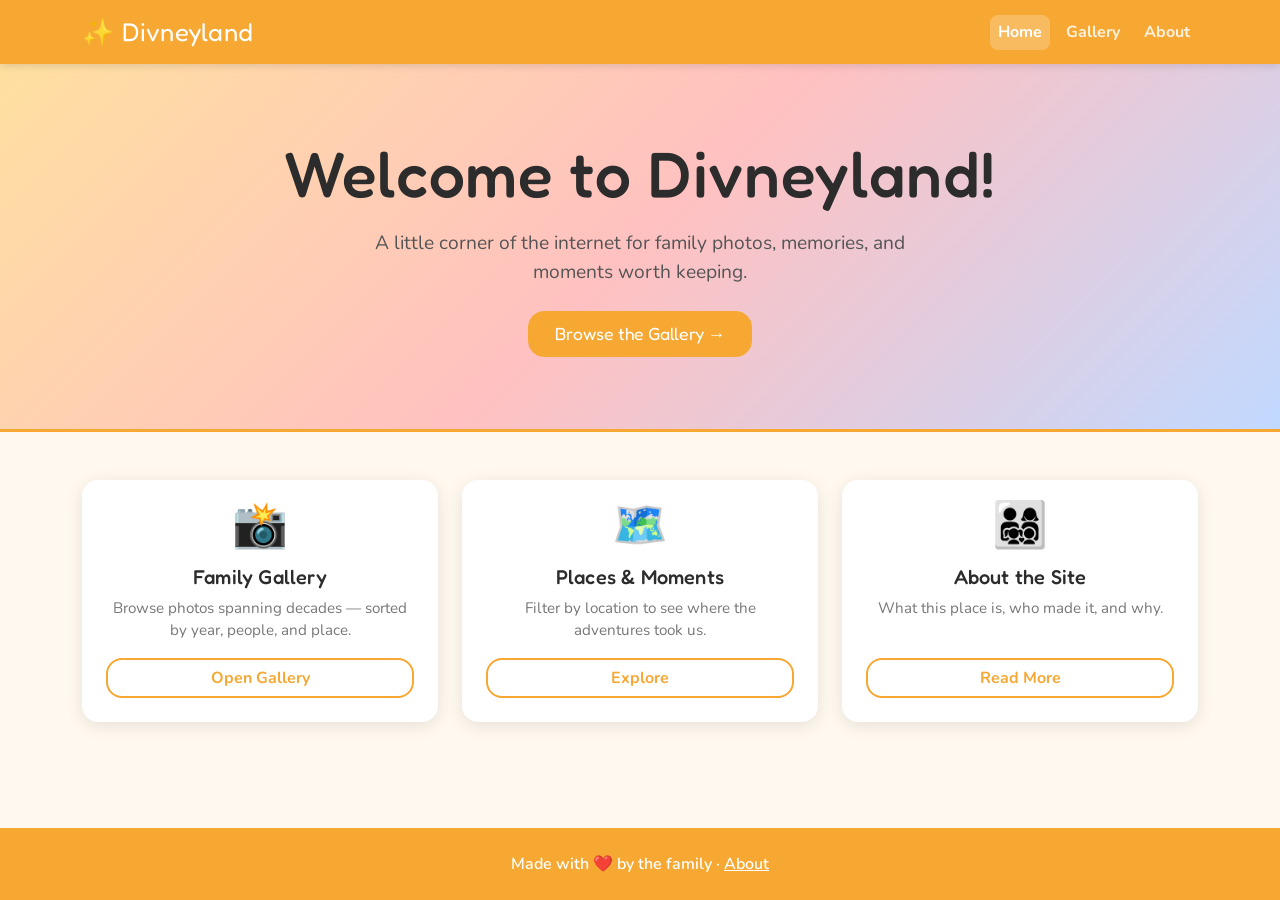
==== index.html @ 9deba795 "Scaffold initial site — pages, theme, gallery, and GitHub Pages config Adds the full v1 site structu" ====
<!DOCTYPE html>
<html lang="en">
<head>
  <meta charset="UTF-8" />
  <meta name="viewport" content="width=device-width, initial-scale=1.0" />
  <title>Divneyland</title>

  <!-- Google Fonts: Fredoka One (headings) + Nunito (body) -->
  <link rel="preconnect" href="https://fonts.googleapis.com" />
  <link rel="preconnect" href="https://fonts.gstatic.com" crossorigin />
  <link href="https://fonts.googleapis.com/css2?family=Fredoka+One&family=Nunito:wght@400;600;700&display=swap" rel="stylesheet" />

  <!-- Bootstrap 5 -->
  <link href="https://cdn.jsdelivr.net/npm/bootstrap@5.3.3/dist/css/bootstrap.min.css" rel="stylesheet" />

  <!-- Site theme (overrides + custom) -->
  <link rel="stylesheet" href="css/theme.css" />
</head>
<body>

  <!-- ── Navbar ─────────────────────────────────────────────── -->
  <nav class="navbar navbar-expand-md navbar-dark dv-navbar">
    <div class="container">
      <a class="navbar-brand dv-brand" href="index.html">✨ Divneyland</a>
      <button class="navbar-toggler" type="button"
              data-bs-toggle="collapse" data-bs-target="#mainNav">
        <span class="navbar-toggler-icon"></span>
      </button>
      <div class="collapse navbar-collapse" id="mainNav">
        <ul class="navbar-nav ms-auto gap-2">
          <li class="nav-item"><a class="nav-link active" href="index.html">Home</a></li>
          <li class="nav-item"><a class="nav-link" href="gallery.html">Gallery</a></li>
          <li class="nav-item"><a class="nav-link" href="about.html">About</a></li>
        </ul>
      </div>
    </div>
  </nav>

  <!-- ── Hero ──────────────────────────────────────────────── -->
  <header class="dv-hero text-center py-5">
    <div class="container py-4">
      <h1 class="dv-hero-title mb-3">Welcome to Divneyland!</h1>
      <p class="dv-hero-sub mb-4">
        A little corner of the internet for family photos, memories, and moments worth keeping.
      </p>
      <a href="gallery.html" class="btn dv-btn-primary btn-lg">
        Browse the Gallery →
      </a>
    </div>
  </header>

  <!-- ── Feature cards ─────────────────────────────────────── -->
  <main class="container my-5">
    <div class="row g-4 justify-content-center">

      <div class="col-sm-6 col-lg-4">
        <div class="card dv-card h-100 text-center p-4">
          <div class="dv-card-icon mb-3">📸</div>
          <h2 class="h5 dv-card-title">Family Gallery</h2>
          <p class="dv-card-body">
            Browse photos spanning decades — sorted by year, people, and place.
          </p>
          <a href="gallery.html" class="btn dv-btn-outline mt-auto">Open Gallery</a>
        </div>
      </div>

      <div class="col-sm-6 col-lg-4">
        <div class="card dv-card h-100 text-center p-4">
          <div class="dv-card-icon mb-3">🗺️</div>
          <h2 class="h5 dv-card-title">Places & Moments</h2>
          <p class="dv-card-body">
            Filter by location to see where the adventures took us.
          </p>
          <a href="gallery.html" class="btn dv-btn-outline mt-auto">Explore</a>
        </div>
      </div>

      <div class="col-sm-6 col-lg-4">
        <div class="card dv-card h-100 text-center p-4">
          <div class="dv-card-icon mb-3">👨‍👩‍👧‍👦</div>
          <h2 class="h5 dv-card-title">About the Site</h2>
          <p class="dv-card-body">
            What this place is, who made it, and why.
          </p>
          <a href="about.html" class="btn dv-btn-outline mt-auto">Read More</a>
        </div>
      </div>

    </div>
  </main>

  <!-- ── Footer ─────────────────────────────────────────────── -->
  <footer class="dv-footer text-center py-4 mt-auto">
    <p class="mb-0">Made with ❤️ by the family · <a href="about.html">About</a></p>
  </footer>

  <script src="https://cdn.jsdelivr.net/npm/bootstrap@5.3.3/dist/js/bootstrap.bundle.min.js"></script>
</body>
</html>
---- css/theme.css ----
/* ── Tokens ──────────────────────────────────────────────── */
:root {
  --dv-primary:    #f7a833;   /* warm amber */
  --dv-secondary:  #5b8cff;   /* sky blue */
  --dv-accent:     #ff6b6b;   /* coral */
  --dv-bg:         #fff9f0;   /* warm off-white */
  --dv-surface:    #ffffff;
  --dv-text:       #2c2c2c;
  --dv-muted:      #777;
  --dv-radius:     1rem;
  --dv-radius-sm:  0.5rem;
  --dv-shadow:     0 4px 18px rgba(0, 0, 0, 0.10);
  --dv-shadow-hover: 0 8px 28px rgba(0, 0, 0, 0.16);
}

/* ── Base ────────────────────────────────────────────────── */
body {
  background-color: var(--dv-bg);
  color: var(--dv-text);
  font-family: 'Nunito', sans-serif;
  display: flex;
  flex-direction: column;
  min-height: 100vh;
}

h1, h2, h3, .dv-brand {
  font-family: 'Fredoka One', cursive;
  letter-spacing: 0.01em;
}

/* ── Navbar ──────────────────────────────────────────────── */
.dv-navbar {
  background-color: var(--dv-primary);
  box-shadow: 0 2px 8px rgba(0,0,0,0.12);
}

.dv-brand {
  font-size: 1.6rem;
  color: #fff !important;
}

.dv-navbar .nav-link {
  color: rgba(255,255,255,0.85) !important;
  font-weight: 700;
  border-radius: var(--dv-radius-sm);
  padding: 0.35rem 0.75rem;
  transition: background 0.15s;
}

.dv-navbar .nav-link:hover,
.dv-navbar .nav-link.active {
  background: rgba(255,255,255,0.22);
  color: #fff !important;
}

/* ── Hero ────────────────────────────────────────────────── */
.dv-hero {
  background: linear-gradient(135deg, #ffe0a0 0%, #ffc1c1 50%, #c1d9ff 100%);
  border-bottom: 3px solid var(--dv-primary);
}

.dv-hero-title {
  font-size: clamp(2.2rem, 6vw, 4rem);
  color: var(--dv-text);
}

.dv-hero-sub {
  font-size: 1.2rem;
  color: #555;
  max-width: 540px;
  margin-inline: auto;
}

/* ── Buttons ─────────────────────────────────────────────── */
.dv-btn-primary {
  background-color: var(--dv-primary);
  border-color: var(--dv-primary);
  color: #fff;
  font-family: 'Fredoka One', cursive;
  font-size: 1.1rem;
  border-radius: var(--dv-radius);
  padding: 0.55rem 1.6rem;
  transition: filter 0.15s, transform 0.1s;
}

.dv-btn-primary:hover {
  filter: brightness(1.08);
  transform: translateY(-1px);
  color: #fff;
}

.dv-btn-outline {
  border: 2px solid var(--dv-primary);
  color: var(--dv-primary);
  font-weight: 700;
  border-radius: var(--dv-radius);
  background: transparent;
  transition: background 0.15s, color 0.15s;
}

.dv-btn-outline:hover {
  background: var(--dv-primary);
  color: #fff;
}

/* ── Cards ───────────────────────────────────────────────── */
.dv-card {
  background: var(--dv-surface);
  border: none;
  border-radius: var(--dv-radius);
  box-shadow: var(--dv-shadow);
  transition: box-shadow 0.2s, transform 0.15s;
}

.dv-card:hover {
  box-shadow: var(--dv-shadow-hover);
  transform: translateY(-3px);
}

.dv-card-icon {
  font-size: 2.8rem;
  line-height: 1;
}

.dv-card-title {
  font-family: 'Fredoka One', cursive;
  color: var(--dv-text);
}

.dv-card-body {
  color: var(--dv-muted);
  font-size: 0.95rem;
}

/* ── Footer ──────────────────────────────────────────────── */
.dv-footer {
  background-color: var(--dv-primary);
  color: #fff;
  font-weight: 600;
  margin-top: auto;
}

.dv-footer a {
  color: #fff;
  text-decoration: underline;
}
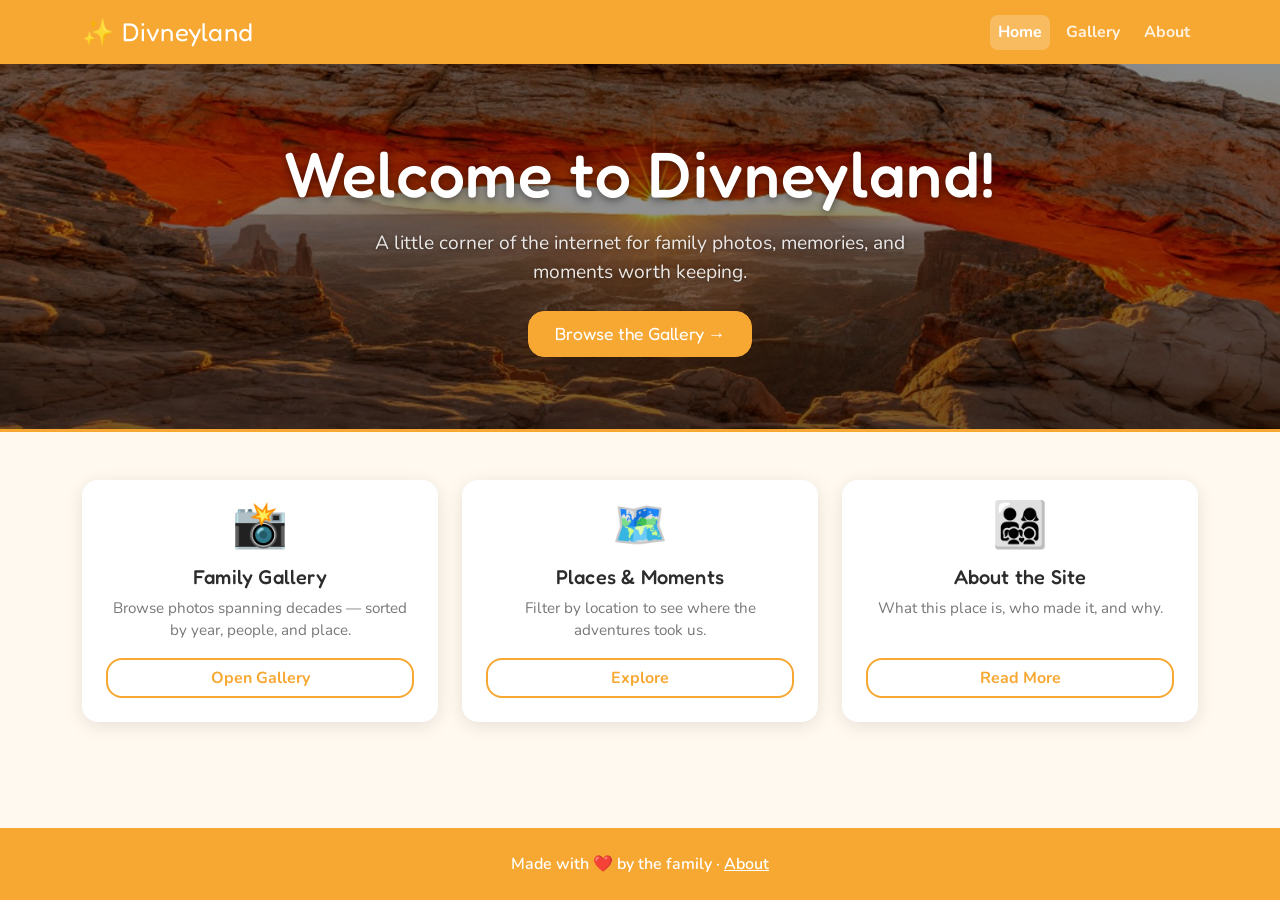
==== commit af099558: "Add Arches National Park hero background image Replaces the CSS gradient hero with a full-width phot" ====
--- a/index.html
+++ b/index.html
@@ -37,7 +37,7 @@
   </nav>
 
   <!-- ── Hero ──────────────────────────────────────────────── -->
-  <header class="dv-hero text-center py-5">
+  <header class="dv-hero text-center py-5" style="background-image: url('assets/arches_np-1500x500.jpeg');">
     <div class="container py-4">
       <h1 class="dv-hero-title mb-3">Welcome to Divneyland!</h1>
       <p class="dv-hero-sub mb-4">
--- a/css/theme.css
+++ b/css/theme.css
@@ -55,20 +55,37 @@
 
 /* ── Hero ────────────────────────────────────────────────── */
 .dv-hero {
-  background: linear-gradient(135deg, #ffe0a0 0%, #ffc1c1 50%, #c1d9ff 100%);
+  background-color: #1a1a1a; /* fallback while image loads */
+  background-size: cover;
+  background-position: center;
+  background-repeat: no-repeat;
   border-bottom: 3px solid var(--dv-primary);
+  position: relative;
+}
+
+.dv-hero::before {
+  content: '';
+  position: absolute;
+  inset: 0;
+  background: linear-gradient(to bottom, rgba(0,0,0,0.35) 0%, rgba(0,0,0,0.55) 100%);
+}
+
+.dv-hero > * {
+  position: relative;
 }
 
 .dv-hero-title {
   font-size: clamp(2.2rem, 6vw, 4rem);
-  color: var(--dv-text);
+  color: #fff;
+  text-shadow: 0 2px 8px rgba(0,0,0,0.5);
 }
 
 .dv-hero-sub {
   font-size: 1.2rem;
-  color: #555;
+  color: rgba(255,255,255,0.88);
   max-width: 540px;
   margin-inline: auto;
+  text-shadow: 0 1px 4px rgba(0,0,0,0.4);
 }
 
 /* ── Buttons ─────────────────────────────────────────────── */
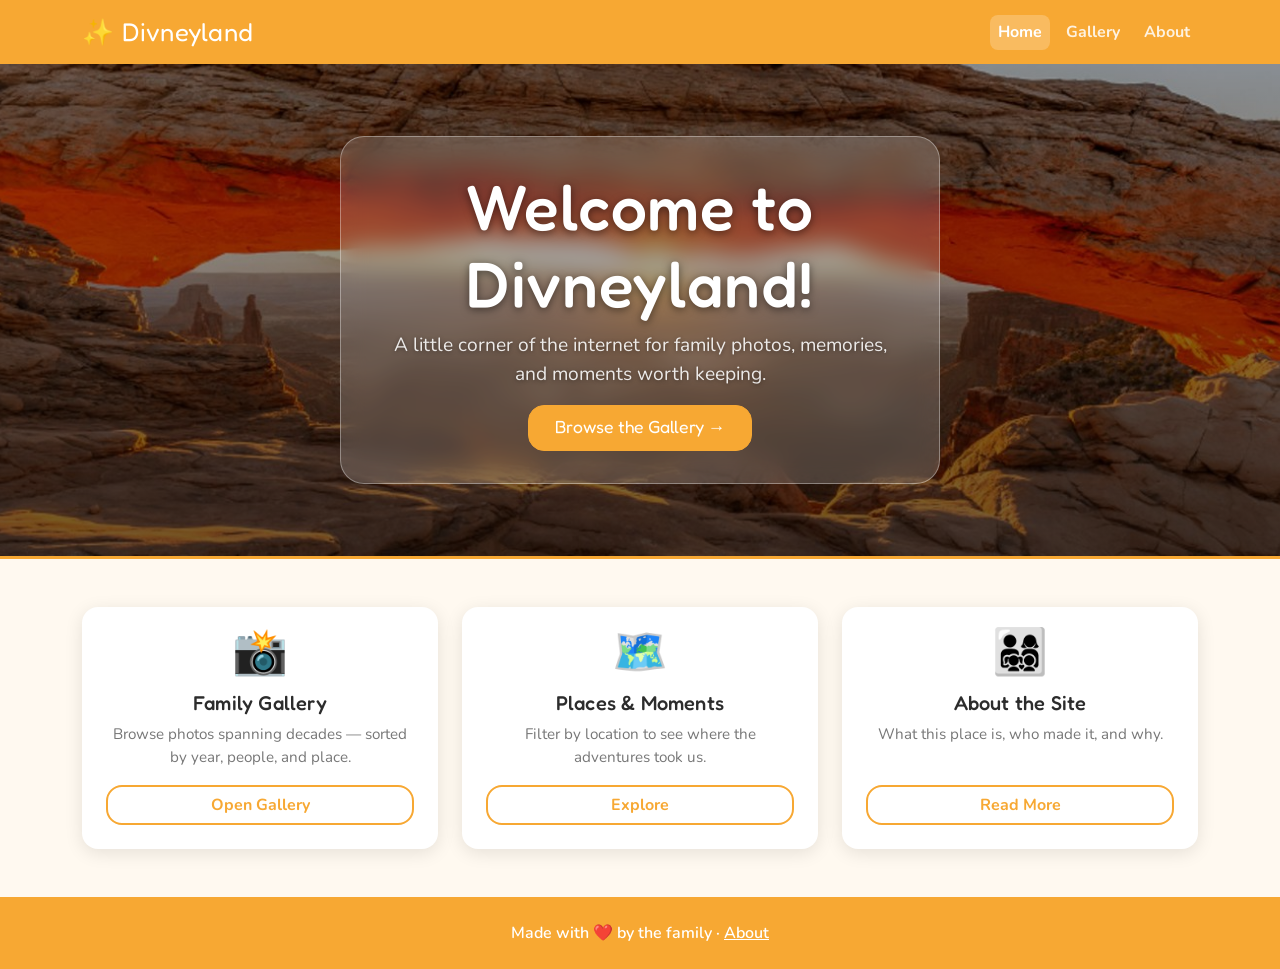
==== commit 0615bc3c: "Frosted glass hero pill + Cloudinary cloud name Replaces gradient hero text with a frosted-glass pil" ====
--- a/index.html
+++ b/index.html
@@ -39,13 +39,11 @@
   <!-- ── Hero ──────────────────────────────────────────────── -->
   <header class="dv-hero text-center py-5" style="background-image: url('assets/arches_np-1500x500.jpeg');">
     <div class="container py-4">
-      <h1 class="dv-hero-title mb-3">Welcome to Divneyland!</h1>
-      <p class="dv-hero-sub mb-4">
-        A little corner of the internet for family photos, memories, and moments worth keeping.
-      </p>
-      <a href="gallery.html" class="btn dv-btn-primary btn-lg">
-        Browse the Gallery →
-      </a>
+      <div class="dv-pill dv-pill--glass">
+        <h1 class="dv-hero-title mb-2">Welcome to Divneyland!</h1>
+        <p class="dv-hero-sub mb-3">A little corner of the internet for family photos, memories, and moments worth keeping.</p>
+        <a href="gallery.html" class="btn dv-btn-primary btn-lg">Browse the Gallery →</a>
+      </div>
     </div>
   </header>
 
--- a/css/theme.css
+++ b/css/theme.css
@@ -88,6 +88,31 @@
   text-shadow: 0 1px 4px rgba(0,0,0,0.4);
 }
 
+/* ── Hero pill options ───────────────────────────────────── */
+.dv-pill {
+  border-radius: 1.5rem;
+  padding: 2rem 2.5rem;
+  max-width: 600px;
+  margin-inline: auto;
+}
+
+.dv-pill-label {
+  font-size: 0.75rem;
+  font-weight: 700;
+  letter-spacing: 0.08em;
+  text-transform: uppercase;
+  opacity: 0.6;
+  margin-bottom: 0.5rem;
+  color: #fff;
+}
+
+.dv-pill--glass {
+  background: rgba(255, 255, 255, 0.18);
+  backdrop-filter: blur(12px);
+  -webkit-backdrop-filter: blur(12px);
+  border: 1px solid rgba(255, 255, 255, 0.35);
+}
+
 /* ── Buttons ─────────────────────────────────────────────── */
 .dv-btn-primary {
   background-color: var(--dv-primary);
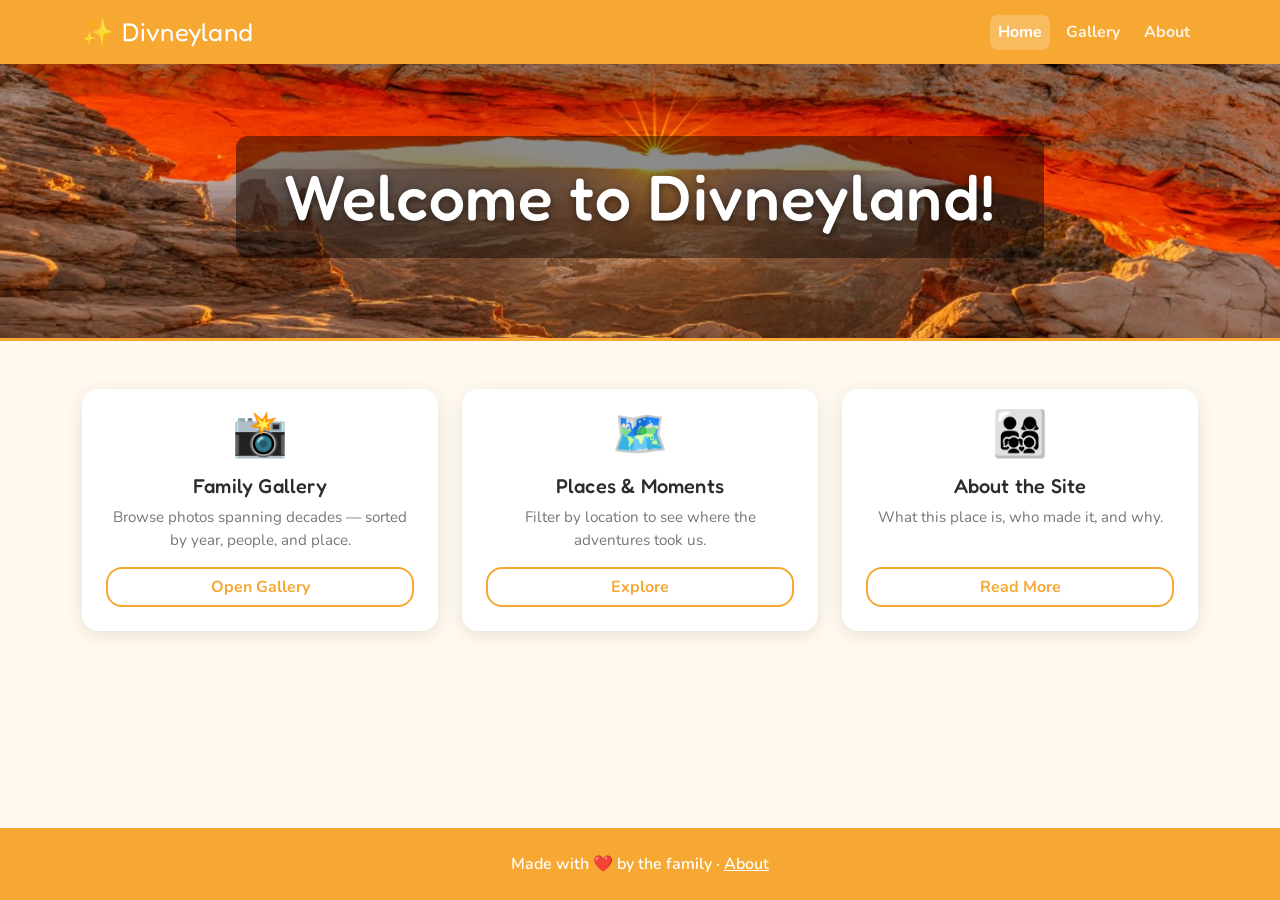
==== commit dc03fc8f: "Simplify hero: title-only dark smoke pill, remove full overlay Strips the hero down to the photo + a" ====
--- a/index.html
+++ b/index.html
@@ -39,11 +39,7 @@
   <!-- ── Hero ──────────────────────────────────────────────── -->
   <header class="dv-hero text-center py-5" style="background-image: url('assets/arches_np-1500x500.jpeg');">
     <div class="container py-4">
-      <div class="dv-pill dv-pill--glass">
-        <h1 class="dv-hero-title mb-2">Welcome to Divneyland!</h1>
-        <p class="dv-hero-sub mb-3">A little corner of the internet for family photos, memories, and moments worth keeping.</p>
-        <a href="gallery.html" class="btn dv-btn-primary btn-lg">Browse the Gallery →</a>
-      </div>
+      <h1 class="dv-hero-title dv-hero-title--pill">Welcome to Divneyland!</h1>
     </div>
   </header>
 
--- a/css/theme.css
+++ b/css/theme.css
@@ -63,13 +63,6 @@
   position: relative;
 }
 
-.dv-hero::before {
-  content: '';
-  position: absolute;
-  inset: 0;
-  background: linear-gradient(to bottom, rgba(0,0,0,0.35) 0%, rgba(0,0,0,0.55) 100%);
-}
-
 .dv-hero > * {
   position: relative;
 }
@@ -104,6 +97,13 @@
   opacity: 0.6;
   margin-bottom: 0.5rem;
   color: #fff;
+}
+
+.dv-hero-title--pill {
+  display: inline-block;
+  background: rgba(0, 0, 0, 0.45);
+  border-radius: 0.75rem;
+  padding: 0.35em 0.75em;
 }
 
 .dv-pill--glass {
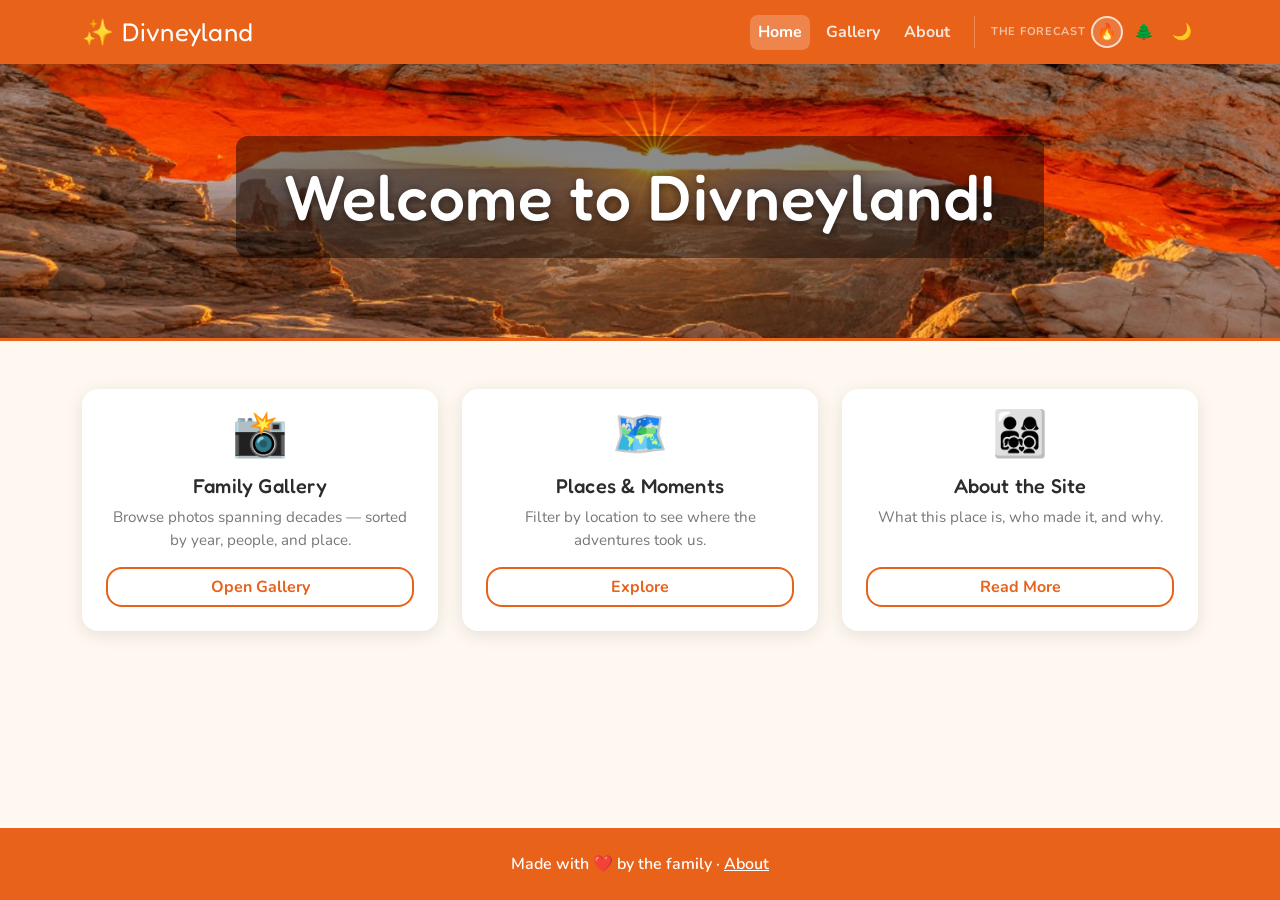
==== commit 2052a060: "Add Forecast theme switcher — Campfire, Forest Trail, Night Camp - CSS: all colors through semantic " ====
--- a/index.html
+++ b/index.html
@@ -5,36 +5,18 @@
   <meta name="viewport" content="width=device-width, initial-scale=1.0" />
   <title>Divneyland</title>
 
-  <!-- Google Fonts: Fredoka One (headings) + Nunito (body) -->
+  <!-- Apply saved theme before render to avoid flash -->
+  <script>document.documentElement.setAttribute('data-theme', localStorage.getItem('dv-theme') || 'campfire');</script>
+
   <link rel="preconnect" href="https://fonts.googleapis.com" />
   <link rel="preconnect" href="https://fonts.gstatic.com" crossorigin />
   <link href="https://fonts.googleapis.com/css2?family=Fredoka+One&family=Nunito:wght@400;600;700&display=swap" rel="stylesheet" />
-
-  <!-- Bootstrap 5 -->
   <link href="https://cdn.jsdelivr.net/npm/bootstrap@5.3.3/dist/css/bootstrap.min.css" rel="stylesheet" />
-
-  <!-- Site theme (overrides + custom) -->
   <link rel="stylesheet" href="css/theme.css" />
 </head>
 <body>
 
-  <!-- ── Navbar ─────────────────────────────────────────────── -->
-  <nav class="navbar navbar-expand-md navbar-dark dv-navbar">
-    <div class="container">
-      <a class="navbar-brand dv-brand" href="index.html">✨ Divneyland</a>
-      <button class="navbar-toggler" type="button"
-              data-bs-toggle="collapse" data-bs-target="#mainNav">
-        <span class="navbar-toggler-icon"></span>
-      </button>
-      <div class="collapse navbar-collapse" id="mainNav">
-        <ul class="navbar-nav ms-auto gap-2">
-          <li class="nav-item"><a class="nav-link active" href="index.html">Home</a></li>
-          <li class="nav-item"><a class="nav-link" href="gallery.html">Gallery</a></li>
-          <li class="nav-item"><a class="nav-link" href="about.html">About</a></li>
-        </ul>
-      </div>
-    </div>
-  </nav>
+  <div id="site-nav"></div>
 
   <!-- ── Hero ──────────────────────────────────────────────── -->
   <header class="dv-hero text-center py-5" style="background-image: url('assets/arches_np-1500x500.jpeg');">
@@ -89,5 +71,7 @@
   </footer>
 
   <script src="https://cdn.jsdelivr.net/npm/bootstrap@5.3.3/dist/js/bootstrap.bundle.min.js"></script>
+  <script src="js/theme.js"></script>
+  <script src="js/nav.js"></script>
 </body>
 </html>
--- a/css/theme.css
+++ b/css/theme.css
@@ -1,16 +1,42 @@
-/* ── Tokens ──────────────────────────────────────────────── */
+/* ── Theme tokens ────────────────────────────────────────────
+   All color decisions live here as CSS variables.
+   Swap a theme by setting data-theme on <html>.
+   ─────────────────────────────────────────────────────────── */
+
+/* Campfire (default) */
 :root {
-  --dv-primary:    #f7a833;   /* warm amber */
-  --dv-secondary:  #5b8cff;   /* sky blue */
-  --dv-accent:     #ff6b6b;   /* coral */
-  --dv-bg:         #fff9f0;   /* warm off-white */
-  --dv-surface:    #ffffff;
-  --dv-text:       #2c2c2c;
-  --dv-muted:      #777;
-  --dv-radius:     1rem;
-  --dv-radius-sm:  0.5rem;
-  --dv-shadow:     0 4px 18px rgba(0, 0, 0, 0.10);
-  --dv-shadow-hover: 0 8px 28px rgba(0, 0, 0, 0.16);
+  --dv-primary:      #E8621A;
+  --dv-accent:       #C0392B;
+  --dv-bg:           #FFF8F0;
+  --dv-surface:      #FFFFFF;
+  --dv-text:         #2C2C2C;
+  --dv-muted:        #777;
+
+  /* non-color tokens — shared across all themes */
+  --dv-radius:       1rem;
+  --dv-radius-sm:    0.5rem;
+  --dv-shadow:       0 4px 18px rgba(0,0,0,0.10);
+  --dv-shadow-hover: 0 8px 28px rgba(0,0,0,0.16);
+}
+
+/* Forest Trail */
+[data-theme="forest"] {
+  --dv-primary:  #2D6A4F;
+  --dv-accent:   #F4A261;
+  --dv-bg:       #F0F7F4;
+  --dv-surface:  #FFFFFF;
+  --dv-text:     #1A3A2A;
+  --dv-muted:    #5A7A6A;
+}
+
+/* Night Camp */
+[data-theme="night"] {
+  --dv-primary:  #1B2A4A;
+  --dv-accent:   #F5A623;
+  --dv-bg:       #F7F3EC;
+  --dv-surface:  #FFFFFF;
+  --dv-text:     #1B2A4A;
+  --dv-muted:    #666;
 }
 
 /* ── Base ────────────────────────────────────────────────── */
@@ -21,6 +47,7 @@
   display: flex;
   flex-direction: column;
   min-height: 100vh;
+  transition: background-color 0.35s ease, color 0.35s ease;
 }
 
 h1, h2, h3, .dv-brand {
@@ -32,6 +59,7 @@
 .dv-navbar {
   background-color: var(--dv-primary);
   box-shadow: 0 2px 8px rgba(0,0,0,0.12);
+  transition: background-color 0.35s ease;
 }
 
 .dv-brand {
@@ -53,14 +81,70 @@
   color: #fff !important;
 }
 
+/* ── Forecast picker ─────────────────────────────────────── */
+.dv-forecast {
+  display: flex;
+  align-items: center;
+  gap: 0.35rem;
+  margin-left: 1rem;
+  padding-left: 1rem;
+  border-left: 1px solid rgba(255,255,255,0.25);
+}
+
+.dv-forecast-label {
+  font-size: 0.7rem;
+  font-weight: 700;
+  letter-spacing: 0.06em;
+  text-transform: uppercase;
+  color: rgba(255,255,255,0.6);
+  white-space: nowrap;
+}
+
+.dv-forecast-btn {
+  background: none;
+  border: 2px solid transparent;
+  border-radius: 50%;
+  width: 2rem;
+  height: 2rem;
+  font-size: 1rem;
+  line-height: 1;
+  cursor: pointer;
+  transition: border-color 0.15s, transform 0.1s;
+  display: flex;
+  align-items: center;
+  justify-content: center;
+}
+
+.dv-forecast-btn:hover {
+  transform: scale(1.15);
+}
+
+.dv-forecast-btn.active {
+  border-color: rgba(255,255,255,0.75);
+  background: rgba(255,255,255,0.15);
+}
+
+/* On mobile, stack nicely inside the collapsed nav */
+@media (max-width: 767px) {
+  .dv-forecast {
+    margin-left: 0;
+    padding-left: 0;
+    border-left: none;
+    padding-top: 0.5rem;
+    border-top: 1px solid rgba(255,255,255,0.2);
+    margin-top: 0.5rem;
+  }
+}
+
 /* ── Hero ────────────────────────────────────────────────── */
 .dv-hero {
-  background-color: #1a1a1a; /* fallback while image loads */
+  background-color: #1a1a1a;
   background-size: cover;
   background-position: center;
   background-repeat: no-repeat;
   border-bottom: 3px solid var(--dv-primary);
   position: relative;
+  transition: border-color 0.35s ease;
 }
 
 .dv-hero > * {
@@ -73,44 +157,11 @@
   text-shadow: 0 2px 8px rgba(0,0,0,0.5);
 }
 
-.dv-hero-sub {
-  font-size: 1.2rem;
-  color: rgba(255,255,255,0.88);
-  max-width: 540px;
-  margin-inline: auto;
-  text-shadow: 0 1px 4px rgba(0,0,0,0.4);
-}
-
-/* ── Hero pill options ───────────────────────────────────── */
-.dv-pill {
-  border-radius: 1.5rem;
-  padding: 2rem 2.5rem;
-  max-width: 600px;
-  margin-inline: auto;
-}
-
-.dv-pill-label {
-  font-size: 0.75rem;
-  font-weight: 700;
-  letter-spacing: 0.08em;
-  text-transform: uppercase;
-  opacity: 0.6;
-  margin-bottom: 0.5rem;
-  color: #fff;
-}
-
 .dv-hero-title--pill {
   display: inline-block;
-  background: rgba(0, 0, 0, 0.45);
+  background: rgba(0,0,0,0.45);
   border-radius: 0.75rem;
   padding: 0.35em 0.75em;
-}
-
-.dv-pill--glass {
-  background: rgba(255, 255, 255, 0.18);
-  backdrop-filter: blur(12px);
-  -webkit-backdrop-filter: blur(12px);
-  border: 1px solid rgba(255, 255, 255, 0.35);
 }
 
 /* ── Buttons ─────────────────────────────────────────────── */
@@ -122,7 +173,7 @@
   font-size: 1.1rem;
   border-radius: var(--dv-radius);
   padding: 0.55rem 1.6rem;
-  transition: filter 0.15s, transform 0.1s;
+  transition: filter 0.15s, transform 0.1s, background-color 0.35s ease, border-color 0.35s ease;
 }
 
 .dv-btn-primary:hover {
@@ -137,7 +188,7 @@
   font-weight: 700;
   border-radius: var(--dv-radius);
   background: transparent;
-  transition: background 0.15s, color 0.15s;
+  transition: background 0.15s, color 0.15s, border-color 0.35s ease;
 }
 
 .dv-btn-outline:hover {
@@ -151,7 +202,7 @@
   border: none;
   border-radius: var(--dv-radius);
   box-shadow: var(--dv-shadow);
-  transition: box-shadow 0.2s, transform 0.15s;
+  transition: box-shadow 0.2s, transform 0.15s, background-color 0.35s ease;
 }
 
 .dv-card:hover {
@@ -180,6 +231,7 @@
   color: #fff;
   font-weight: 600;
   margin-top: auto;
+  transition: background-color 0.35s ease;
 }
 
 .dv-footer a {
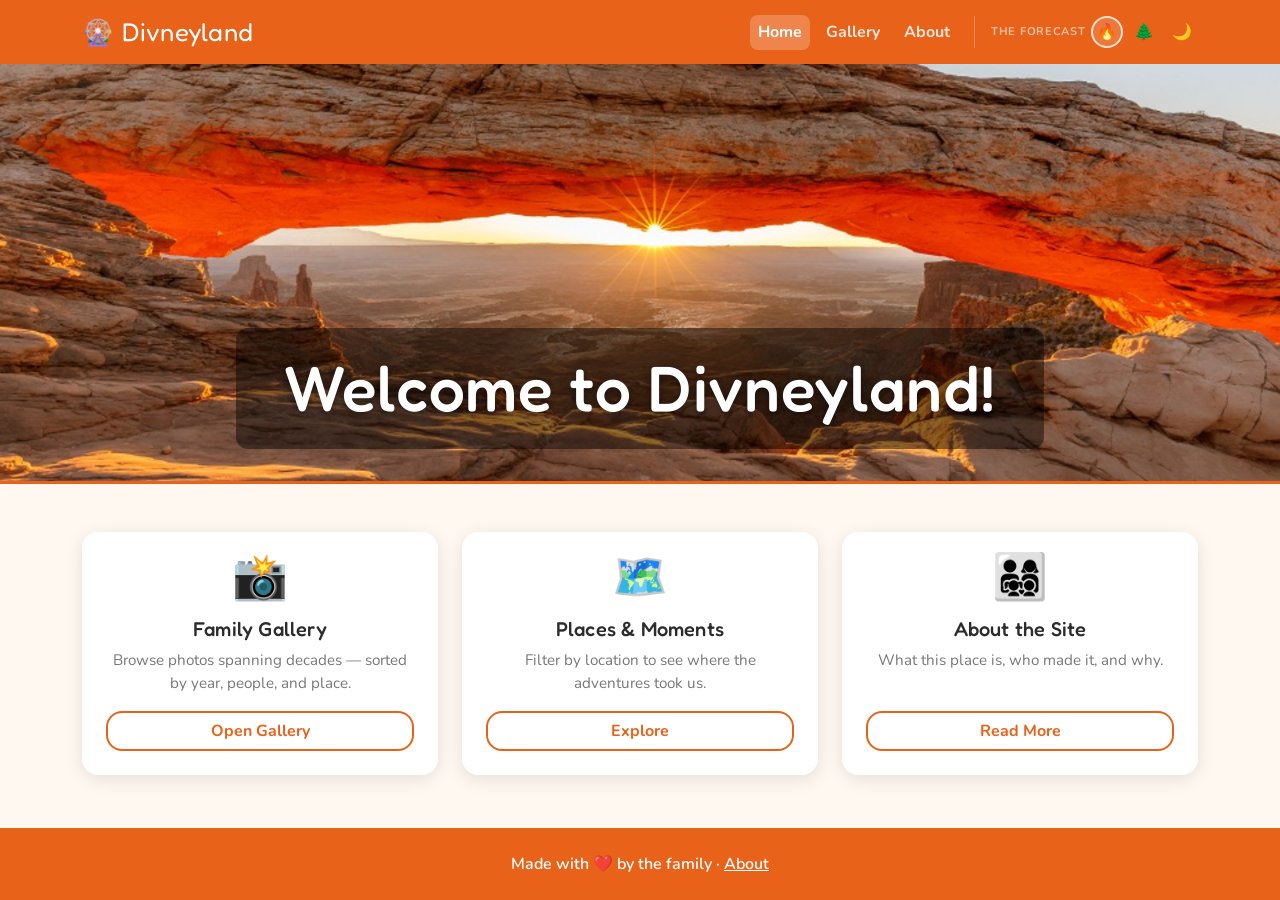
==== commit ab57a2ab: "Hero polish: fixed height, title pinned bottom, mobile hidden, 🎡 logo - Hero fixed at 420px, flexbox" ====
--- a/index.html
+++ b/index.html
@@ -19,8 +19,8 @@
   <div id="site-nav"></div>
 
   <!-- ── Hero ──────────────────────────────────────────────── -->
-  <header class="dv-hero text-center py-5" style="background-image: url('assets/arches_np-1500x500.jpeg');">
-    <div class="container py-4">
+  <header class="dv-hero" style="background-image: url('assets/arches_np-1500x500.jpeg');">
+    <div class="container text-center">
       <h1 class="dv-hero-title dv-hero-title--pill">Welcome to Divneyland!</h1>
     </div>
   </header>
--- a/css/theme.css
+++ b/css/theme.css
@@ -140,15 +140,24 @@
 .dv-hero {
   background-color: #1a1a1a;
   background-size: cover;
-  background-position: center;
+  background-position: top center;
   background-repeat: no-repeat;
   border-bottom: 3px solid var(--dv-primary);
   position: relative;
   transition: border-color 0.35s ease;
+  height: 420px;
+  display: flex;
+  align-items: flex-end;
+  padding-bottom: 1.5rem;
 }
 
 .dv-hero > * {
   position: relative;
+  width: 100%;
+}
+
+@media (max-width: 767px) {
+  .dv-hero { display: none; }
 }
 
 .dv-hero-title {
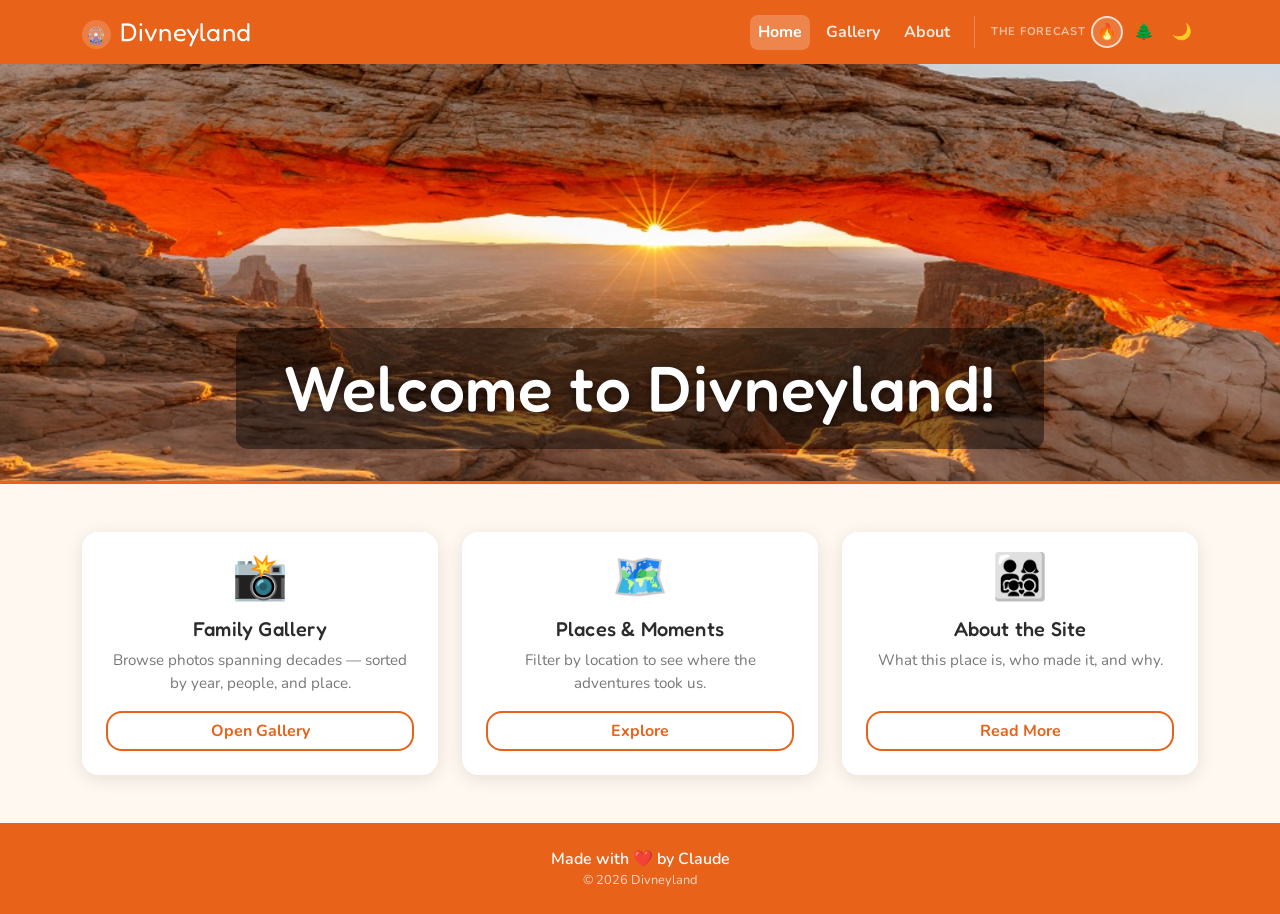
==== commit 1915f689: "Shared footer via nav.js, brand icon circle, footer copy update - Footer rendered from nav.js (one p" ====
--- a/index.html
+++ b/index.html
@@ -66,9 +66,7 @@
   </main>
 
   <!-- ── Footer ─────────────────────────────────────────────── -->
-  <footer class="dv-footer text-center py-4 mt-auto">
-    <p class="mb-0">Made with ❤️ by the family · <a href="about.html">About</a></p>
-  </footer>
+  <div id="site-footer"></div>
 
   <script src="https://cdn.jsdelivr.net/npm/bootstrap@5.3.3/dist/js/bootstrap.bundle.min.js"></script>
   <script src="js/theme.js"></script>
--- a/css/theme.css
+++ b/css/theme.css
@@ -65,6 +65,19 @@
 .dv-brand {
   font-size: 1.6rem;
   color: #fff !important;
+}
+
+.dv-brand-icon {
+  display: inline-flex;
+  align-items: center;
+  justify-content: center;
+  background: rgba(255,255,255,0.18);
+  border-radius: 50%;
+  width: 1.8rem;
+  height: 1.8rem;
+  font-size: 1rem;
+  vertical-align: middle;
+  margin-right: 0.1rem;
 }
 
 .dv-navbar .nav-link {
@@ -247,3 +260,9 @@
   color: #fff;
   text-decoration: underline;
 }
+
+.dv-footer-copy {
+  font-size: 0.8rem;
+  opacity: 0.75;
+  font-weight: 400;
+}
